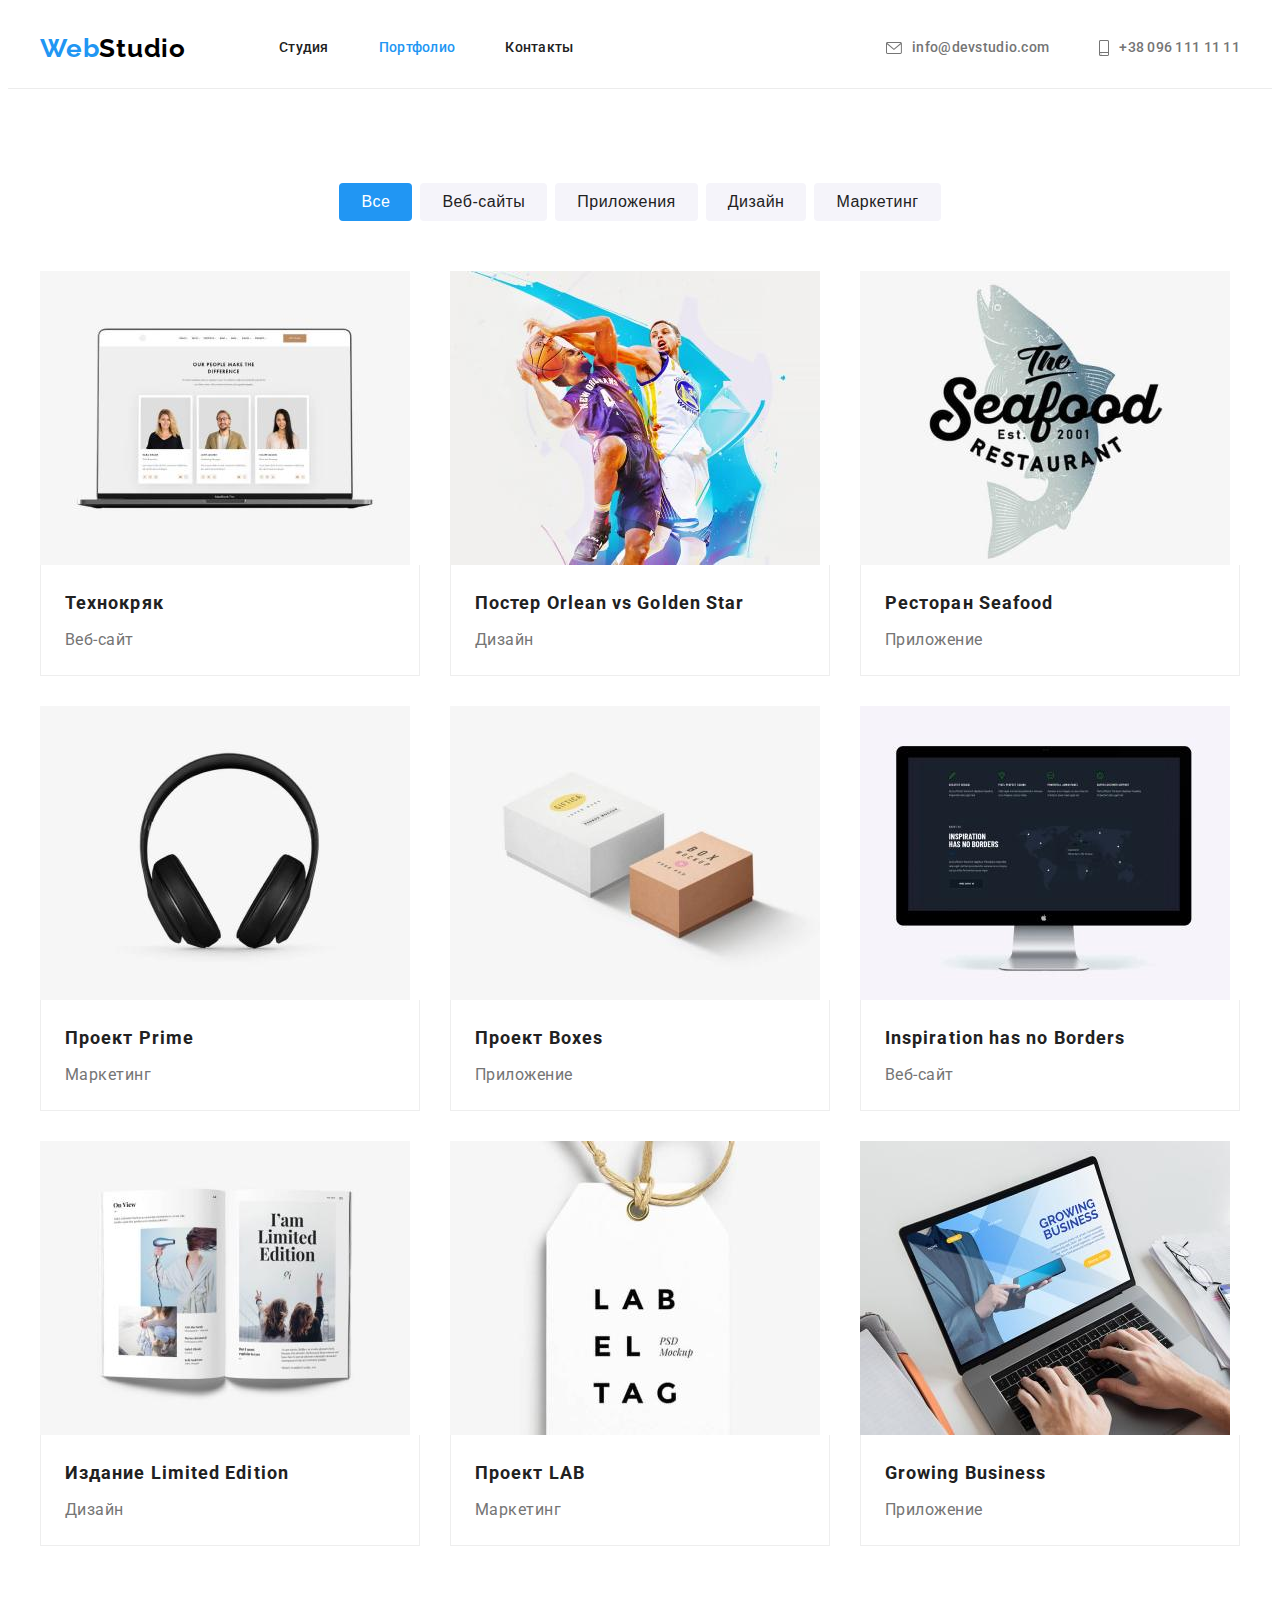
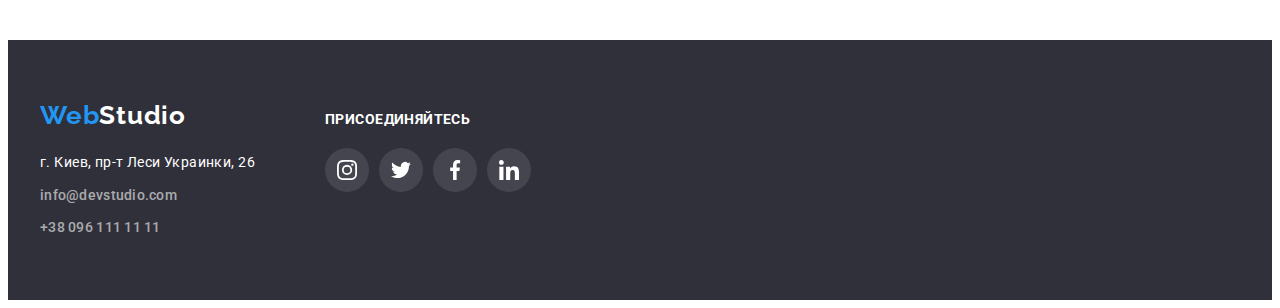
==== portfolio.html @ 0b3772db "hw4" ====
<!DOCTYPE html>
<html lang="en">

<head>
    <link rel="stylesheet" href="https://cdnjs.cloudflare.com/ajax/libs/modern-normalize/1.1.0/modern-normalize.min.css"
        integrity="sha512-wpPYUAdjBVSE4KJnH1VR1HeZfpl1ub8YT/NKx4PuQ5NmX2tKuGu6U/JRp5y+Y8XG2tV+wKQpNHVUX03MfMFn9Q=="
        crossorigin="anonymous" referrerpolicy="no-referrer" />
    <meta charset="UTF-8">
    <meta http-equiv="X-UA-Compatible" content="IE=edge">
    <meta name="viewport" content="width=device-width, initial-scale=1.0">
    <title>Document</title>
    <link rel="preconnect" href="https://fonts.googleapis.com">
    <link rel="preconnect" href="https://fonts.gstatic.com" crossorigin>
    <link
        href="https://fonts.googleapis.com/css2?family=Raleway:wght@700&family=Roboto:wght@400;500;700;900&display=swap"
        rel="stylesheet">
    <link rel="stylesheet" href="https://cdnjs.cloudflare.com/ajax/libs/modern-normalize/1.1.0/modern-normalize.min.css"
        integrity="sha512-wpPYUAdjBVSE4KJnH1VR1HeZfpl1ub8YT/NKx4PuQ5NmX2tKuGu6U/JRp5y+Y8XG2tV+wKQpNHVUX03MfMFn9Q=="
        crossorigin="anonymous" referrerpolicy="no-referrer" />
    <link rel="stylesheet" href="./css/styles.css">
</head>

<body>
        <header class="page-header">
            <div class=" container">
                <nav class="nav">
                    <a href="index.html" class="logo link cursor">Web<span class="studio">Studio</span></a>
                    <ul class="site-nav list">
                        <li class="menu cursor"><a href="index.html" class="link">Студия</a></li>
                        <li class="menu cursor"><a href="portfolio.html" class="link current">Портфолио</a></li>
                        <li class="menu cursor"><a href="" class="link">Контакты</a></li>
                    </ul>
                </nav>
                <ul class="auth-nav list">
                    <li class="auth cursor">
                        <a href="mailto:info@devstudio.com" class="contact link">
                            <svg class="mail-icon" width="16" height="12">
                                <use href="./images/sprite.svg#icon-mail" ></use>
                            </svg>
                            info@devstudio.com</a>
                    </li>
                    <li class="auth cursor">
                        <a href="tel:+380961111111" class="contact link">
                            <svg class="phone-icon" width="10" height="16">
                                <use href="./images/sprite.svg#icon-phone" ></use>
                            </svg>
                            +38 096 111 11 11</a>
                    </li>
                </ul>
            </div>
        </header>
    <main>
        
        <section class="section filter">
            <div class="container">
            <h1 class="visually-hidden">Контент страницы Портфолио</h1>
            <h2 class="visually-hidden">Примеры работ</h2>
            <ul class="list list-filter">
                <li class="list-button"><button type="button" class="button filter cursor current">Все</button></li>
                <li class="list-button"><button type="button" class="button filter cursor">Веб-сайты</button></li>
                <li class="list-button"><button type="button" class="button filter cursor">Приложения</button></li>
                <li class="list-button"><button type="button" class="button filter cursor">Дизайн</button></li>
                <li class="list-button"><button type="button" class="button filter cursor">Маркетинг</button></li>
            </ul>
            
           
            <ul class="list portfolio flex-container">
                
                <li class="flex-element">
                    <a href="" class="link">
                        <img class="img" src="./images/img1portf.jpg" alt="Страница веб-сайта" width="370" height="294" />
                        <div class="portfolio-card">
                        <h3 class="title">Технокряк</h3>
                        <p class="description">Веб-сайт</p>
                        </div>
                    </a>
                </li>
                
                
                <li class="flex-element">
                    <a href="" class="link">
                        <img src="./images/img2portf.jpg" alt="Постер" width="370" height="294" />
                        <div class="portfolio-card">
                        <h3 class="title">Постер <span lang="en">Orlean vs Golden Star</span></h3>
                        <p class="description">Дизайн</p>
                        </div>
                    </a>
                </li>
                
                
                <li class="flex-element">
                    <a href="" class="link">
                        <img src="./images/img3portf.jpg" alt="Лого ресторана" width="370" height="294" />
                        <div class="portfolio-card">
                        <h3 class="title">Ресторан <span lang="en">Seafood</span></h3>
                        <p class="description">Приложение</p>
                        </div>
                    </a>
                </li>
                
                <li class="flex-element">
                    <a href="" class="link">
                        <img src="./images/img4portf.jpg" alt="Фото наушников" width="370" height="294" />
                        <div class="portfolio-card">
                        <h3 class="title">Проект <span lang="en">Prime</span></h3>
                        <p class="description">Маркетинг</p>
                        </div>
                    </a>
                </li>
                
                <li class="flex-element">
                    <a href="" class="link">
                        <img src="./images/img5portf.jpg" alt="Фото боксов" width="370" height="294" />
                        <div class="portfolio-card">
                        <h3 class="title">Проект <span lang="en">Boxes</span></h3>
                        <p class="description">Приложение</p>
                        </div>
                    </a>
                </li>
                
                <li class="flex-element">
                    <a href="" class="link">
                        <img src="./images/img6portf.jpg" alt="Скрин веб-сайта" width="370" height="294" />
                        <div class="portfolio-card">
                        <h3 class="title" lang="en">Inspiration has no Borders</h3>
                        <p class="description">Веб-сайт</p>
                        </div>
                    </a>
                </li>
                
                <li class="flex-element">
                    <a href="" class="link">
                        <img src="./images/img7portf.jpg" alt="Фото страниц журнала" width="370" height="294" />
                        <div class="portfolio-card">
                        <h3 class="title">Издание <span lang="en">Limited Edition</span></h3>
                        <p class="description">Дизайн</p>
                        </div>
                    </a>
                </li>
                
                <li class="flex-element">
                    <a href="" class="link">
                        <img src="./images/img8portf.jpg" alt="Изображение лого" width="370" height="294" />
                        <div class="portfolio-card">
                        <h3 class="title">Проект <span lang="en">LAB</span></h3>
                        <p class="description">Маркетинг</p>
                        </div>
                    </a>
                </li>
                
                <li class="flex-element">
                    <a href="" class="link">
                        <img src="./images/img9portf.jpg" alt="Изображение ноута с открытым приложением" width="370"
                            height="294" />
                        <div class="portfolio-card">
                            <h3 class="title" lang="en">Growing Business</h3>
                        <p class="description">Приложение</p>
                        </div>
                    </a>
                </li>
            </ul>
            
        </div>
        </section>
    </main>
    <footer class="footer">
        <div class="container">
            <div class="footer-contact">
                <a href="index.html" class="logo link cursor">Web<span class="studio">Studio</span></a>
                <address class="footer-address">
                    <a href="https://www.google.com/maps/place/Lesi+Ukrainky+Blvd,+26,+Kyiv,+02000/@50.4265807,30.5361971,17z/data=!3m1!4b1!4m5!3m4!1s0x40d4cf0e033ecbe9:0x57a4dffefec77da0!8m2!3d50.4265807!4d30.5383859"
                        target="_blank" class="address link cursor">г. Киев, пр-т Леси Украинки, 26</a>
                    <ul class="auth-nav list">
                        <li class="mail"><a href="mailto:info@devstudio.com"
                                class="contact link cursor">info@devstudio.com</a></li>
                        <li class="phone"><a href="tel:+380961111111" class="contact link cursor">+38 096 111 11 11</a></li>
                    </ul>
                </address>
            </div>
            <div class="footer-social">
                <p class="social title">присоединяйтесь</p>
                <ul class="social list">
                    <li class="social-item">
                        <a href="" class="social-link cursor">
                            <svg class="social-icon" width="20" height="20">
                                <use href="./images/sprite.svg#icon-instagram">
                                </use>
                            </svg>
                        </a>
                    </li>
                    <li class="social-item">
                        <a href="" class="social-link cursor">
                            <svg class="social-icon" width="20" height="20">
                                <use href="./images/sprite.svg#icon-twitter">
                                </use>
                            </svg>
                        </a>
                    </li>
                    <li class="social-item">
                        <a href="" class="social-link cursor">
                            <svg class="social-icon" width="20" height="20">
                                <use href="./images/sprite.svg#icon-facebook">
                                </use>
                            </svg>
                        </a>
                    </li>
                    <li class="social-item">
                        <a href="" class="social-link cursor">
                            <svg class="social-icon" width="20" height="20">
                                <use href="./images/sprite.svg#icon-linkedin">
                                </use>
                            </svg>
                        </a>
                    </li>
                </ul>
            </div>
        </div>
    </footer>
</body>

</html>
---- css/styles.css ----
/*----палитра----*/
:root {
  --background-color: #ffffff;
  --secondary-background-color: #f5f4fa;
  --text-color: #757575;
  --hero-title: #ffffff;
  --section-title-color: #212121;
  --title-text-color: #212121;
  --accent-color: #2196f3;
  --hover-color: #188ce8;
  --footer-color: #2f303a;
  --border-color: #eeeeee;
  --border-color-header: #ececec;
  --hero-background: #2f303a;
  --icon-page: #afb1b8;
}
/* ----общие стили----*/
body {
  background-color: var(--background-color);
  color: var(--text-color);
  font-family: "Roboto", sans-serif;
  font-weight: 400;
  font-style: normal;
}
.list {
  padding: 0;
  margin: 0;
  list-style: none;
}
.link {
  text-decoration: none;
  margin: 0;
  display: block;
}
.visually-hidden {
  position: absolute;
  white-space: nowrap;
  width: 1px;
  height: 1px;
  overflow: hidden;
  border: 0;
  padding: 0;
  clip: rect(0 0 0 0);
  clip-path: inset(50%);
  margin: -1px;
}
img {
  display: block;
}
.cursor {
  cursor: pointer;
}
.container {
  width: 1200px;
  margin-left: auto;
  margin-right: auto;
  padding-left: 15px;
  padding-right: 15px;
}
.section {
  padding-top: 94px;
  padding-bottom: 94px;
}
/* ----лого----*/
.logo {
  color: var(--accent-color);
  text-decoration: none;
  font-family: "Raleway", sans-serif;
  font-style: normal;
  font-weight: 700;
  font-size: 26px;
  line-height: 1.19;
  letter-spacing: 0.03em;
}
.logo .studio {
  color: #000000;
}
/* ----хедер меню----*/
.page-header {
  background-color: var(--background-color);
  align-items: center;
  border-bottom: 1px solid var(--border-color-header);
  /*padding-top: 24px;
  padding-bottom: 24px;*/
}
.page-header .container {
  display: flex;
  align-items: center;
}
.page-header .logo {
  margin-right: 93px;
  padding-top: 24px;
  padding-bottom: 24px;
}
.site-nav .link {
  color: var(--title-text-color);
  font-weight: 500;
  font-size: 14px;
  line-height: 1.14;
  letter-spacing: 0.02em;
  padding-top: 32px;
  padding-bottom: 32px;
}
.site-nav .link:hover,
.site-nav .link:focus {
  color: var(--accent-color);
}
.link.current {
  color: var(--accent-color);
}
/* ----хедер контакты----*/
.auth-nav .contact {
  color: var(--text-color);
  font-weight: 500;
  font-size: 14px;
  line-height: 1.14;
  letter-spacing: 0.02em;
  padding-top: 32px;
  padding-bottom: 32px;
}
.auth-nav .contact:hover,
.auth-nav .contact:focus {
  color: var(--accent-color);
}

.site-nav {
  display: flex;
}
.site-nav .menu {
  display: block;
  margin-right: 50px;
}
.site-nav .menu:last-child {
  margin-right: 0;
}
.page-header .auth-nav {
  display: flex;
  margin-left: auto;
  align-items: center;
  justify-content: center;
}
.auth-nav .auth {
  display: block;
  margin-right: 50px;
}
.auth-nav .auth:last-child {
  margin-right: 0;
}
.mail-icon {
  display: inline-block;
  height: 12px;
  width: 16px;
  margin-right: 10px;
  align-items: center;
  fill: currentColor;
}
.phone-icon {
  display: inline-block;
  height: 16px;
  width: 10px;
  margin-right: 10px;
  align-items: center;
  fill: currentColor;
}
.contact.link {
  display: inline-flex;
  align-items: center;
}
.contact.link:hover,
.contact.link:focus {
  fill: var(--accent-color);
}
.nav {
  display: flex;
  align-items: center;
}

/* ----герой секшн----*/
.hero .container {
  width: 696px;
}
.hero.section {
  /* background-color: var(--hero-background);*/
  text-align: center;
  padding-top: 200px;
  padding-bottom: 200px;
  max-width: 1600px;
  min-height: 600px;
  margin-left: auto;
  margin-right: auto;
  background-image: linear-gradient(
      to right,
      rgba(47, 48, 58, 0.4),
      rgba(47, 48, 58, 0.4)
    ),
    url("../images/Img_hero.jpg");
  background-repeat: no-repeat;
  background-position: center;
}
/*.overlay {
  max-width: 1600px;
  min-height: 600px;
  margin-left: auto;
  margin-right: auto;
  background-image: linear-gradient(
      to right,
      rgba(47, 48, 58, 0.4),
      rgba(47, 48, 58, 0.4)
    ),
    url("../images/Img_hero.jpg");

}*/
.hero.section-title {
  margin-top: 0;
  margin-bottom: 30px;
  color: var(--hero-title);
  font-weight: 900;
  font-size: 44px;
  line-height: 1.36;

  letter-spacing: 0.06em;
  text-transform: uppercase;
}
/* ----секшнс общие----*/
.section-title {
  margin-top: 0;
  margin-bottom: 50px;
  color: var(--section-title-color);
  font-weight: 700;
  font-size: 36px;
  line-height: 1.17;
  text-align: center;
  letter-spacing: 0.03em;
}
.title {
  color: var(--title-text-color);
}
/* ----секшнс особенности----*/
.feature.list {
  display: flex;
}
.feature.list .name {
  flex-basis: calc((100% - 3 * 30px) / 4);
  margin-right: 30px;
  align-items: center;
}
/*.feature-icon {
  height: 120px;
  width: 270px;
  margin-bottom: 30px;
}*/
.icon {
  display: flex;
  align-items: center;
  justify-content: center;
  /*height: 100%;
  width: 100%;*/
  background-color: var(--secondary-background-color);
  border-radius: 4px;
  background-position: center;
  height: 120px;
  width: 270px;
  margin-bottom: 30px;
  /*padding-top: 25px;
  padding-bottom: 25px;*/
}
.feature.list .name:last-child {
  margin-right: 0;
}
.feature .title {
  margin-top: 0;
  margin-bottom: 10px;
  font-weight: 700;
  font-size: 14px;
  line-height: 1.14;
  letter-spacing: 0.03em;
  text-transform: uppercase;
}
.feature.description {
  margin-top: 0;
  margin-bottom: 0;
  font-size: 14px;
  line-height: 1.71;
  /* or 171% */
  letter-spacing: 0.03em;
}
/*----working----*/
.working.section {
  padding-top: 0;
}
.list.working {
  display: flex;
}
.list.working .image {
  flex-basis: calc((100% - 2 * 30px) / 3);
  margin-right: 30px;
}
.list.working .image:last-child {
  margin-right: 0;
}
/*----команда---*/
.section.team {
  background-color: var(--secondary-background-color);
}
.team.list {
  display: flex;
}
.team.list .card {
  flex-basis: calc((100% - 3 * 30px) / 4);
  margin-right: 30px;
  background: #ffffff;
  /* material shadow v1 */

  box-shadow: 0px 1px 3px rgba(0, 0, 0, 0.12), 0px 1px 1px rgba(0, 0, 0, 0.14),
    0px 2px 1px rgba(0, 0, 0, 0.2);
  border-radius: 0px 0px 4px 4px;
}
.team.list .card:last-child {
  margin-right: 0;
}
.team-card {
  padding-top: 30px;
  padding-bottom: 30px;
}
.team .title {
  margin-top: 0;
  margin-bottom: 10px;
  font-weight: 500;
  font-size: 16px;
  line-height: 1.19;
  /* identical to box height */
  text-align: center;
  letter-spacing: 0.03em;
}
.team.description {
  margin-top: 0;
  margin-bottom: 16px;
  font-size: 16px;
  line-height: 1.19;
  /* identical to box height */
  text-align: center;
  letter-spacing: 0.03em;
}

.social {
  display: flex;
  justify-content: center;
}

.social-item {
  display: flex;
  width: 44px;
  height: 44px;
  margin-right: 10px;
}
.social-item:last-child {
  margin-right: 0;
}
.social-link {
  display: flex;
  width: 44px;
  height: 44px;
  border-radius: 50%;
  padding: 0px;
  justify-content: center;
  align-items: center;
  fill: var(--icon-page);
  background-color: rgba(255, 255, 255, 0.1);
}
.social-icon {
  color: currentColor;
}
.social-link:hover,
.social-link:focus {
  background-color: var(--accent-color);
  fill: white;
}
/*наши клиенты*/
.client {
  display: flex;
  justify-content: center;
}
.client-item {
  display: flex;
  width: 170px;
  height: 92px;
  justify-content: center;
  align-items: center;
  padding: 0;
  margin-right: 30px;
}
.client-item:last-child {
  margin-right: 0px;
}
.client-link {
  display: flex;
  width: 170px;
  height: 92px;
  border: 1px solid var(--icon-page);
  border-radius: 4px;
  justify-content: center;
  align-items: center;
  padding: 0;
  color: var(--icon-page);
}
.client-icon {
  fill: currentColor;
}
.client-link:hover,
.client-link:focus {
  background-color: var(--background-color);
  color: var(--accent-color);
  border: 1px solid var(--accent-color);
}
.client-icon:hover,
.client-icon:focus {
  fill: var(--accent-color);
}
/* ----футер----*/
.footer {
  padding-top: 60px;
  padding-bottom: 60px;
  background-color: var(--footer-color);
}
.footer .logo {
  display: inline-block;
  margin-bottom: 20px;
}
.footer .logo .studio {
  color: var(--background-color);
}
.footer-address,
.address {
  color: var(--background-color);
  font-style: normal;
  font-size: 14px;
  line-height: 1.71;
  /* or 171% */
  letter-spacing: 0.03em;
}
.address:hover,
.address:focus {
  color: var(--accent-color);
}
.footer-address .contact {
  color: rgba(255, 255, 255, 0.6);
}
.footer .address {
  margin-bottom: 9px;
}
.footer-address .contact {
  padding: 0;
}
.footer .mail {
  margin-bottom: 9px;
}
.footer-social .social-link {
  fill: white;
}
.social.title {
  font-weight: 700;
  font-size: 14px;
  line-height: 1.14;
  letter-spacing: 0.03em;
  text-transform: uppercase;
  color: white;
  margin-bottom: 20px;
  margin-top: 0px;
}
.footer-social {
  display: flex;
  flex-direction: column;
  align-items: flex-start;
}
.footer .container {
  display: flex;
  align-items: baseline;
}
.footer-contact {
  margin-right: 70px;
}
/* ----кнопки----*/
.button {
  display: inline-block;
  border-radius: 4px;
  padding: 10px 32px;
  border: none;

  color: var(--title-text-color);
  background-color: var(--secondary-background-color);
  text-align: center;
}
.button.primary {
  min-width: 200px;
  color: var(--background-color);
  background-color: var(--accent-color);
  font-weight: 700;
  font-size: 16px;
  line-height: 1.87;
  /* identical to box height, or 187% */
  align-items: center;
  letter-spacing: 0.06em;
}
.button.primary:hover,
.button.primary:focus {
  color: var(--background-color);
  background-color: var(--hover-color);
}
.section.filter .list {
  display: flex;
  justify-content: center;
}
.list-filter {
  margin-bottom: 50px;
}
.list-button:not(:last-child) {
  margin-right: 8px;
}
.button.filter {
  padding: 6px 22px;
  min-width: 73px;
  font-weight: 500;
  font-size: 16px;
  line-height: 1.62;
  /* identical to box height, or 162% */
  letter-spacing: 0.03em;
}
.button.filter:hover,
.button.filter:focus {
  color: var(--background-color);
  background-color: var(--hover-color);
  box-shadow: 0px 3px 1px rgba(0, 0, 0, 0.1), 0px 1px 2px rgba(0, 0, 0, 0.08),
    0px 2px 2px rgba(0, 0, 0, 0.12);
}
/*----кнопки фильтра*/
.button.filter.current {
  color: var(--background-color);
  background-color: var(--accent-color);
}
.button.filter.current:hover,
.button.filter.current:focus {
  color: var(--background-color);
  background-color: var(--hover-color);
  box-shadow: 0px 3px 1px rgba(0, 0, 0, 0.1), 0px 1px 2px rgba(0, 0, 0, 0.08),
    0px 2px 2px rgba(0, 0, 0, 0.12);
}
/* ----параграф в ссылке----*/
.description {
  color: var(--text-color);
}

.flex-container {
  display: flex;
  flex-wrap: wrap;
}
.flex-element {
  flex-basis: calc((100% - 2 * 30px) / 3);
  /*width: 370px;*/
  margin-right: 30px;
  margin-bottom: 30px;
}
.flex-element:nth-child(3n) {
  margin-right: 0;
}
.flex-element:nth-last-child(-n + 3) {
  margin-bottom: 0;
}
/* ----подпись карточек портфолио----*/

/*.border {
  width: 370px;
  background: var(--background-color);
  border: 1px solid var(--border-color);
  padding: 20px 24px;
  box-sizing: border-box;
}*/
.portfolio-card {
  border-bottom: 1px solid var(--border-color);
  border-right: 1px solid var(--border-color);
  border-left: 1px solid var(--border-color);
  padding: 20px 24px;
}
.portfolio .title {
  margin-top: 0;
  margin-bottom: 4px;
  font-weight: 700;
  font-size: 18px;
  line-height: 2;
  /* identical to box height, or 200% */
  letter-spacing: 0.06em;
}

.portfolio .description {
  margin-top: 0;
  margin-bottom: 0;
  font-size: 16px;
  line-height: 1.87;
  /* identical to box height, or 187% */
  letter-spacing: 0.03em;
}
.flex-element .link:hover,
.flex-element .link:focus {
  box-shadow: 0px 1px 1px rgba(0, 0, 0, 0.12), 0px 4px 4px rgba(0, 0, 0, 0.06),
    1px 4px 6px rgba(0, 0, 0, 0.16);
}
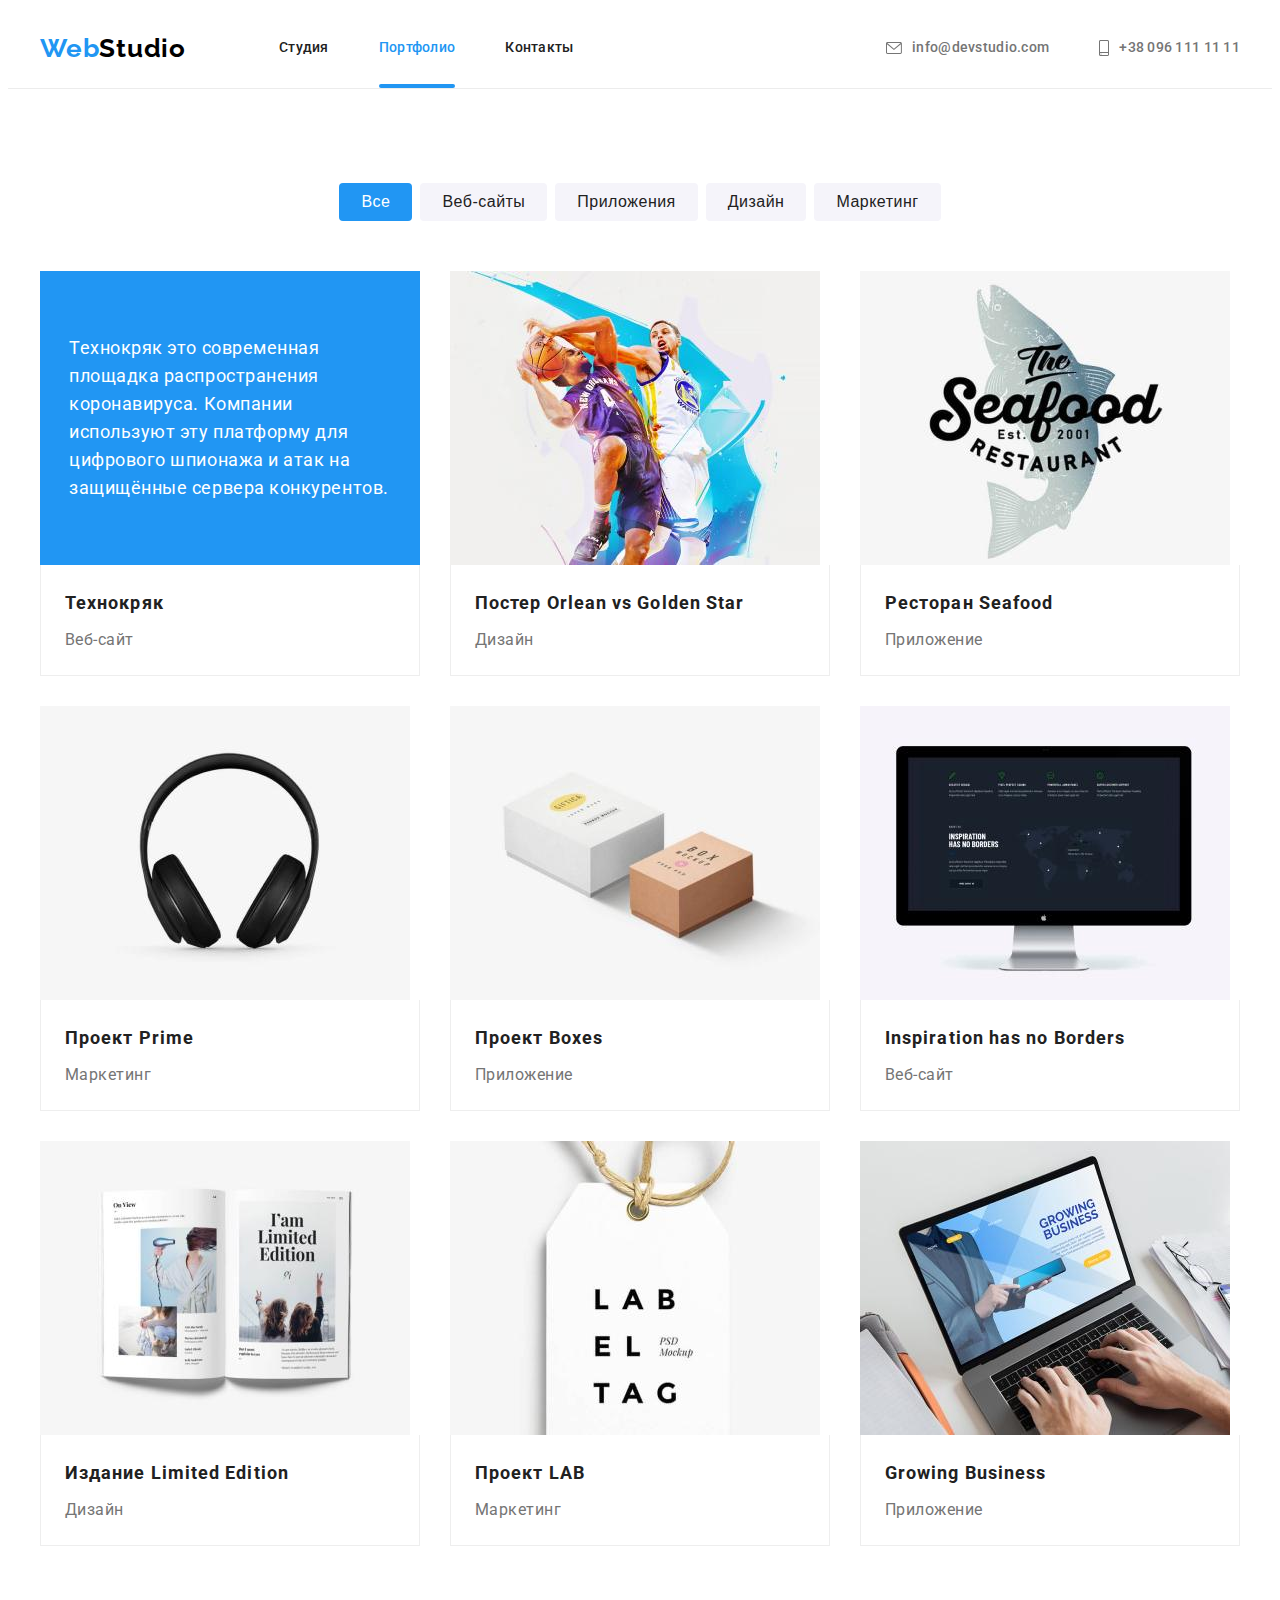
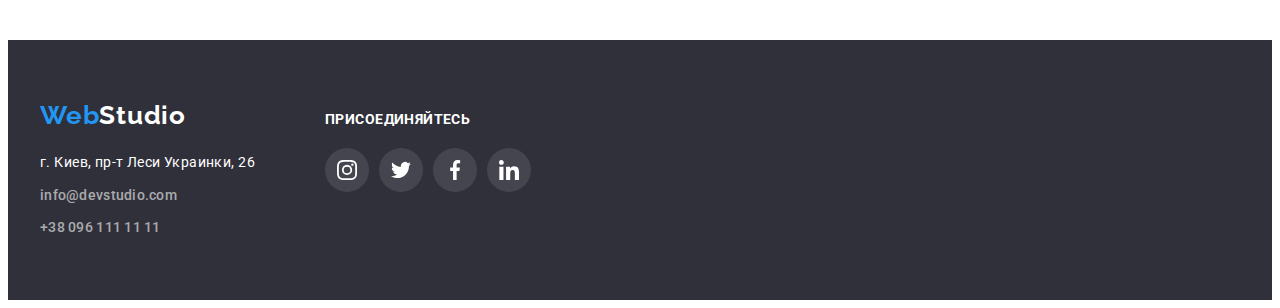
==== commit 74660224: "промежуточный" ====
--- a/portfolio.html
+++ b/portfolio.html
@@ -68,7 +68,11 @@
                 
                 <li class="flex-element">
                     <a href="" class="link">
+                        <div class="portfolio-thumb">
                         <img class="img" src="./images/img1portf.jpg" alt="Страница веб-сайта" width="370" height="294" />
+                        <p class="portfolio-overlay">Технокряк это современная площадка распространения коронавируса. Компании используют эту платформу для цифрового
+                        шпионажа и атак на защищённые сервера конкурентов.</p>
+                        </div>
                         <div class="portfolio-card">
                         <h3 class="title">Технокряк</h3>
                         <p class="description">Веб-сайт</p>
--- a/css/styles.css
+++ b/css/styles.css
@@ -13,6 +13,7 @@
   --border-color-header: #ececec;
   --hero-background: #2f303a;
   --icon-page: #afb1b8;
+  --overlay-text-color: #ffffff;
 }
 /* ----общие стили----*/
 body {
@@ -100,13 +101,30 @@
   letter-spacing: 0.02em;
   padding-top: 32px;
   padding-bottom: 32px;
+
+  transition-property: color;
+  transition-duration: 250ms;
+  transition-timing-function: cubic-bezier(0.4, 0, 0.2, 1);
 }
 .site-nav .link:hover,
 .site-nav .link:focus {
   color: var(--accent-color);
 }
 .link.current {
+  position: relative;
   color: var(--accent-color);
+}
+.link.current::after {
+  position: absolute;
+  left: 0;
+  bottom: 0;
+
+  content: "";
+  display: block;
+  width: 100%;
+  height: 4px;
+  border-radius: 2px;
+  background-color: var(--accent-color);
 }
 /* ----хедер контакты----*/
 .auth-nav .contact {
@@ -117,6 +135,12 @@
   letter-spacing: 0.02em;
   padding-top: 32px;
   padding-bottom: 32px;
+  display: inline-flex;
+  align-items: center;
+
+  transition-property: color;
+  transition-duration: 250ms;
+  transition-timing-function: cubic-bezier(0.4, 0, 0.2, 1);
 }
 .auth-nav .contact:hover,
 .auth-nav .contact:focus {
@@ -162,14 +186,14 @@
   align-items: center;
   fill: currentColor;
 }
-.contact.link {
+/*.contact.link {
   display: inline-flex;
   align-items: center;
 }
 .contact.link:hover,
 .contact.link:focus {
   fill: var(--accent-color);
-}
+}*/
 .nav {
   display: flex;
   align-items: center;
@@ -298,6 +322,35 @@
 .list.working .image:last-child {
   margin-right: 0;
 }
+.image-thumb {
+  position: relative;
+  overflow: hidden;
+
+  height: 100%;
+  width: 100%;
+}
+.text-image {
+  position: absolute;
+  bottom: 0;
+  right: 0;
+  transform: translateX(0%);
+
+  width: 370px;
+
+  margin: 0;
+  padding-top: 27px;
+  padding-bottom: 27px;
+
+  font-weight: 700;
+  font-size: 14px;
+  line-height: 1.14;
+  text-align: center;
+  letter-spacing: 0.03em;
+  text-transform: uppercase;
+
+  color: var(--overlay-text-color);
+  background-color: rgba(47, 48, 58, 0.8);
+}
 /*----команда---*/
 .section.team {
   background-color: var(--secondary-background-color);
@@ -366,6 +419,10 @@
   align-items: center;
   fill: var(--icon-page);
   background-color: rgba(255, 255, 255, 0.1);
+
+  transition-property: background-color, fill;
+  transition-duration: 250ms;
+  transition-timing-function: cubic-bezier(0.4, 0, 0.2, 1);
 }
 .social-icon {
   color: currentColor;
@@ -402,9 +459,17 @@
   align-items: center;
   padding: 0;
   color: var(--icon-page);
+
+  transition-property: color, background-color, border;
+  transition-duration: 250ms;
+  transition-timing-function: cubic-bezier(0.4, 0, 0.2, 1);
 }
 .client-icon {
   fill: currentColor;
+
+  transition-property: fill;
+  transition-duration: 250ms;
+  transition-timing-function: cubic-bezier(0.4, 0, 0.2, 1);
 }
 .client-link:hover,
 .client-link:focus {
@@ -437,6 +502,10 @@
   line-height: 1.71;
   /* or 171% */
   letter-spacing: 0.03em;
+
+  transition-property: color;
+  transition-duration: 250ms;
+  transition-timing-function: cubic-bezier(0.4, 0, 0.2, 1);
 }
 .address:hover,
 .address:focus {
@@ -500,6 +569,10 @@
   /* identical to box height, or 187% */
   align-items: center;
   letter-spacing: 0.06em;
+
+  transition-property: background-color;
+  transition-duration: 250ms;
+  transition-timing-function: cubic-bezier(0.4, 0, 0.2, 1);
 }
 .button.primary:hover,
 .button.primary:focus {
@@ -524,6 +597,10 @@
   line-height: 1.62;
   /* identical to box height, or 162% */
   letter-spacing: 0.03em;
+
+  transition-property: color, background-color, box-shadow;
+  transition-duration: 250ms;
+  transition-timing-function: cubic-bezier(0.4, 0, 0.2, 1);
 }
 .button.filter:hover,
 .button.filter:focus {
@@ -536,6 +613,10 @@
 .button.filter.current {
   color: var(--background-color);
   background-color: var(--accent-color);
+
+  transition-property: color, background-color, box-shadow;
+  transition-duration: 250ms;
+  transition-timing-function: cubic-bezier(0.4, 0, 0.2, 1);
 }
 .button.filter.current:hover,
 .button.filter.current:focus {
@@ -548,7 +629,7 @@
 .description {
   color: var(--text-color);
 }
-
+/*---portfolio--*/
 .flex-container {
   display: flex;
   flex-wrap: wrap;
@@ -565,21 +646,55 @@
 .flex-element:nth-last-child(-n + 3) {
   margin-bottom: 0;
 }
+.flex-element .link {
+  box-shadow: none;
+
+  transition-property: box-shadow;
+  transition-duration: 250ms;
+  transition-timing-function: cubic-bezier(0.4, 0, 0.2, 1);
+}
 /* ----подпись карточек портфолио----*/
 
-/*.border {
-  width: 370px;
-  background: var(--background-color);
-  border: 1px solid var(--border-color);
-  padding: 20px 24px;
-  box-sizing: border-box;
-}*/
 .portfolio-card {
   border-bottom: 1px solid var(--border-color);
   border-right: 1px solid var(--border-color);
   border-left: 1px solid var(--border-color);
   padding: 20px 24px;
 }
+
+.portfolio-thumb {
+  position: relative;
+
+  height: 100%;
+  width: 100%;
+}
+
+.portfolio-thumb::before {
+  content: "";
+  display: inline-block;
+  position: absolute;
+  width: 100%;
+  height: 100%;
+  background-color: var(--accent-color);
+}
+
+.portfolio-overlay {
+  position: absolute;
+  top: 50%;
+  left: 50%;
+  transform: translate(-50%, -50%);
+
+  margin: 0;
+  width: 322px;
+
+  font-weight: 400;
+  font-size: 18px;
+  line-height: 1.56;
+  /* or 156% */
+  letter-spacing: 0.03em;
+  color: var(--overlay-text-color);
+}
+
 .portfolio .title {
   margin-top: 0;
   margin-bottom: 4px;
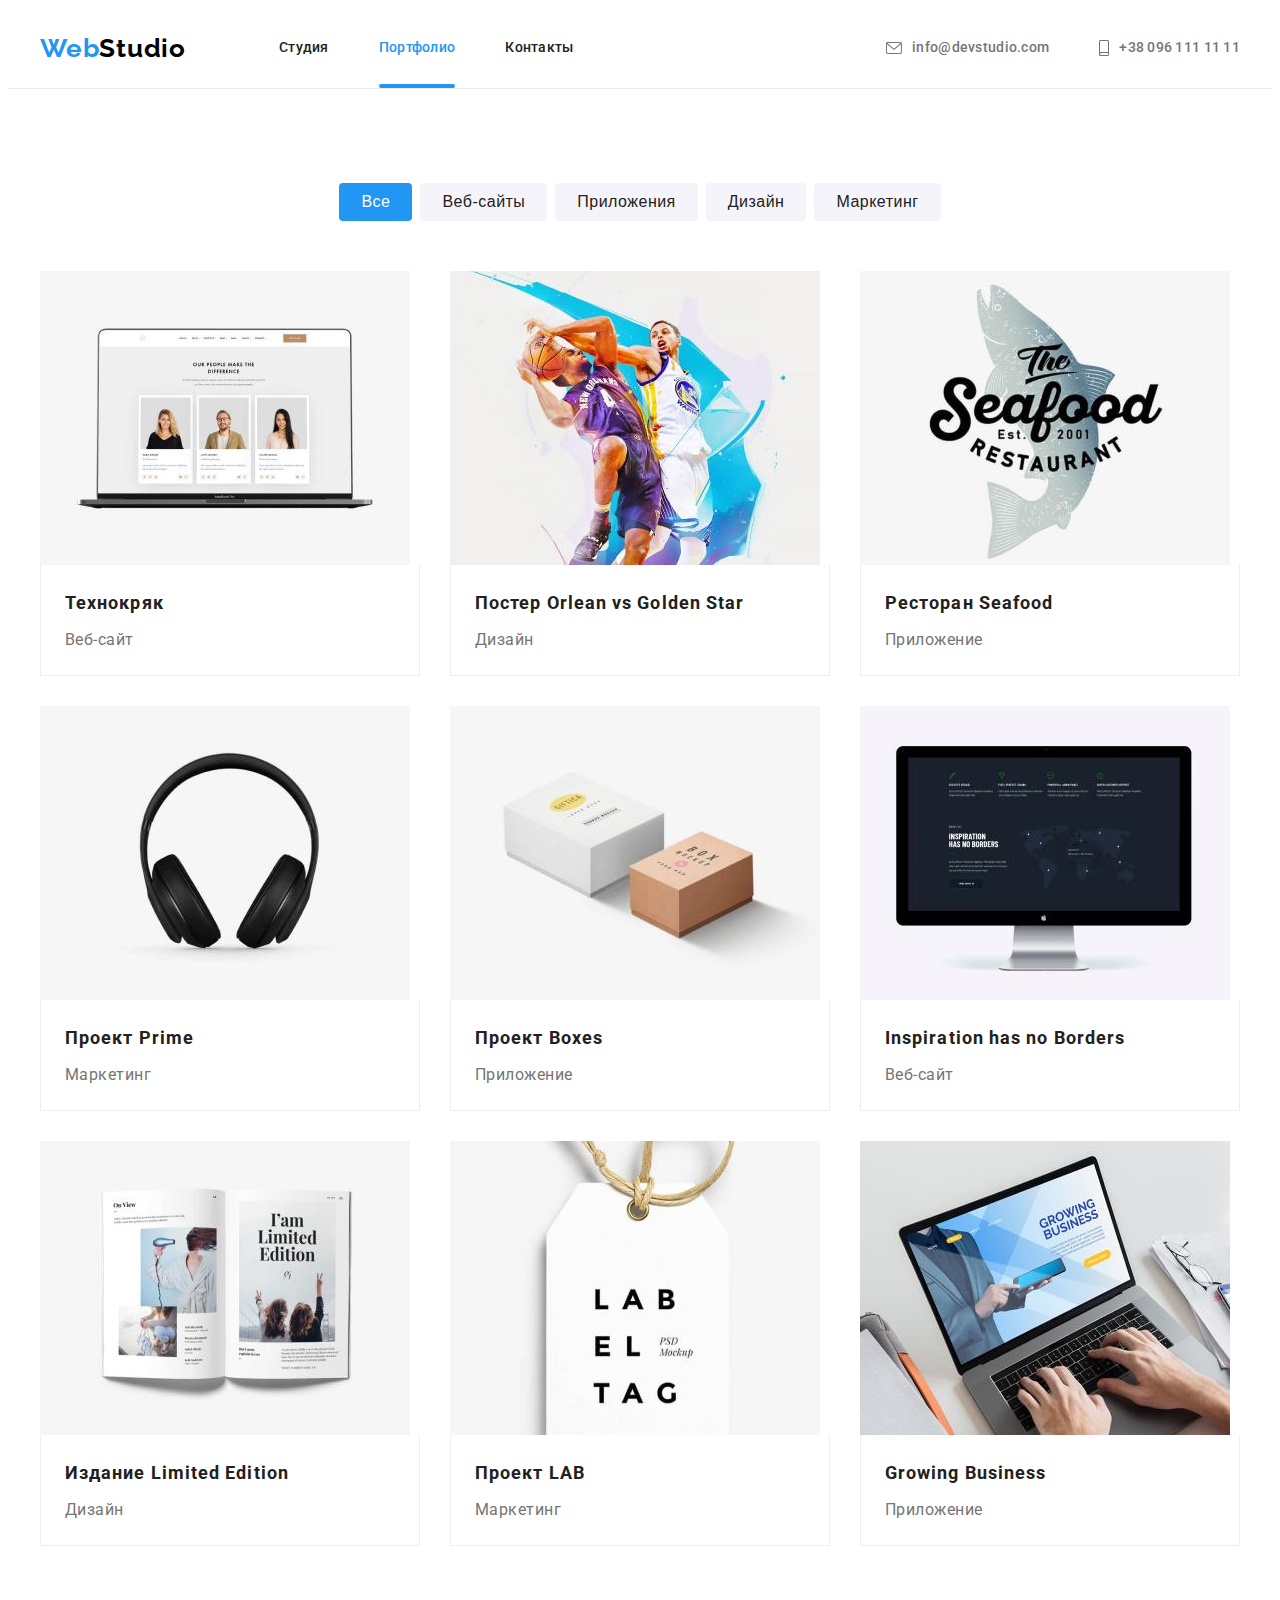
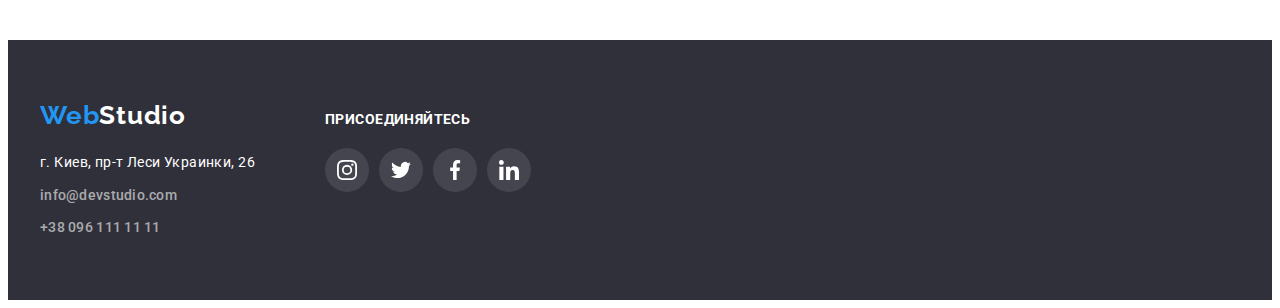
==== commit bcb8aa35: "hw#5" ====
--- a/portfolio.html
+++ b/portfolio.html
@@ -70,9 +70,11 @@
                     <a href="" class="link">
                         <div class="portfolio-thumb">
                         <img class="img" src="./images/img1portf.jpg" alt="Страница веб-сайта" width="370" height="294" />
+                        <div class="text-overlay">
                         <p class="portfolio-overlay">Технокряк это современная площадка распространения коронавируса. Компании используют эту платформу для цифрового
                         шпионажа и атак на защищённые сервера конкурентов.</p>
                         </div>
+                        </div>
                         <div class="portfolio-card">
                         <h3 class="title">Технокряк</h3>
                         <p class="description">Веб-сайт</p>
@@ -83,7 +85,14 @@
                 
                 <li class="flex-element">
                     <a href="" class="link">
+                        <div class="portfolio-thumb">
                         <img src="./images/img2portf.jpg" alt="Постер" width="370" height="294" />
+                        <div class="text-overlay">
+                            <p class="portfolio-overlay">Технокряк это современная площадка распространения коронавируса. Компании используют
+                                эту платформу для цифрового
+                                шпионажа и атак на защищённые сервера конкурентов.</p>
+                        </div>
+                        </div>
                         <div class="portfolio-card">
                         <h3 class="title">Постер <span lang="en">Orlean vs Golden Star</span></h3>
                         <p class="description">Дизайн</p>
@@ -94,7 +103,14 @@
                 
                 <li class="flex-element">
                     <a href="" class="link">
+                        <div class="portfolio-thumb">
                         <img src="./images/img3portf.jpg" alt="Лого ресторана" width="370" height="294" />
+                        <div class="text-overlay">
+                            <p class="portfolio-overlay">Технокряк это современная площадка распространения коронавируса. Компании используют
+                                эту платформу для цифрового
+                                шпионажа и атак на защищённые сервера конкурентов.</p>
+                        </div>
+                        </div>
                         <div class="portfolio-card">
                         <h3 class="title">Ресторан <span lang="en">Seafood</span></h3>
                         <p class="description">Приложение</p>
@@ -104,7 +120,14 @@
                 
                 <li class="flex-element">
                     <a href="" class="link">
+                        <div class="portfolio-thumb">
                         <img src="./images/img4portf.jpg" alt="Фото наушников" width="370" height="294" />
+                        <div class="text-overlay">
+                            <p class="portfolio-overlay">Технокряк это современная площадка распространения коронавируса. Компании используют
+                                эту платформу для цифрового
+                                шпионажа и атак на защищённые сервера конкурентов.</p>
+                        </div>
+                        </div>
                         <div class="portfolio-card">
                         <h3 class="title">Проект <span lang="en">Prime</span></h3>
                         <p class="description">Маркетинг</p>
@@ -114,7 +137,14 @@
                 
                 <li class="flex-element">
                     <a href="" class="link">
+                        <div class="portfolio-thumb">
                         <img src="./images/img5portf.jpg" alt="Фото боксов" width="370" height="294" />
+                        <div class="text-overlay">
+                            <p class="portfolio-overlay">Технокряк это современная площадка распространения коронавируса. Компании используют
+                                эту платформу для цифрового
+                                шпионажа и атак на защищённые сервера конкурентов.</p>
+                        </div>
+                        </div>
                         <div class="portfolio-card">
                         <h3 class="title">Проект <span lang="en">Boxes</span></h3>
                         <p class="description">Приложение</p>
@@ -124,7 +154,14 @@
                 
                 <li class="flex-element">
                     <a href="" class="link">
+                        <div class="portfolio-thumb">
                         <img src="./images/img6portf.jpg" alt="Скрин веб-сайта" width="370" height="294" />
+                        <div class="text-overlay">
+                            <p class="portfolio-overlay">Технокряк это современная площадка распространения коронавируса. Компании используют
+                                эту платформу для цифрового
+                                шпионажа и атак на защищённые сервера конкурентов.</p>
+                        </div>
+                        </div>
                         <div class="portfolio-card">
                         <h3 class="title" lang="en">Inspiration has no Borders</h3>
                         <p class="description">Веб-сайт</p>
@@ -134,7 +171,14 @@
                 
                 <li class="flex-element">
                     <a href="" class="link">
+                        <div class="portfolio-thumb">
                         <img src="./images/img7portf.jpg" alt="Фото страниц журнала" width="370" height="294" />
+                        <div class="text-overlay">
+                            <p class="portfolio-overlay">Технокряк это современная площадка распространения коронавируса. Компании используют
+                                эту платформу для цифрового
+                                шпионажа и атак на защищённые сервера конкурентов.</p>
+                        </div>
+                        </div>
                         <div class="portfolio-card">
                         <h3 class="title">Издание <span lang="en">Limited Edition</span></h3>
                         <p class="description">Дизайн</p>
@@ -144,7 +188,14 @@
                 
                 <li class="flex-element">
                     <a href="" class="link">
+                        <div class="portfolio-thumb">
                         <img src="./images/img8portf.jpg" alt="Изображение лого" width="370" height="294" />
+                        <div class="text-overlay">
+                            <p class="portfolio-overlay">Технокряк это современная площадка распространения коронавируса. Компании используют
+                                эту платформу для цифрового
+                                шпионажа и атак на защищённые сервера конкурентов.</p>
+                        </div>
+                        </div>
                         <div class="portfolio-card">
                         <h3 class="title">Проект <span lang="en">LAB</span></h3>
                         <p class="description">Маркетинг</p>
@@ -154,9 +205,16 @@
                 
                 <li class="flex-element">
                     <a href="" class="link">
+                        <div class="portfolio-thumb">
                         <img src="./images/img9portf.jpg" alt="Изображение ноута с открытым приложением" width="370"
                             height="294" />
-                        <div class="portfolio-card">
+                        
+                        <div class="text-overlay">
+                            <p class="portfolio-overlay">Технокряк это современная площадка распространения коронавируса. Компании используют
+                                эту платформу для цифрового
+                                шпионажа и атак на защищённые сервера конкурентов.</p>
+                        </div>
+                        </div>    <div class="portfolio-card">
                             <h3 class="title" lang="en">Growing Business</h3>
                         <p class="description">Приложение</p>
                         </div>
--- a/css/styles.css
+++ b/css/styles.css
@@ -661,21 +661,54 @@
   border-left: 1px solid var(--border-color);
   padding: 20px 24px;
 }
-
+/*---оверлей--*/
 .portfolio-thumb {
   position: relative;
 
   height: 100%;
   width: 100%;
-}
-
-.portfolio-thumb::before {
+
+  overflow: hidden;
+}
+
+/*.portfolio-thumb::before {
   content: "";
   display: inline-block;
   position: absolute;
+  top:0;
+  left:0;
   width: 100%;
   height: 100%;
-  background-color: var(--accent-color);
+  background-color: rgba(33, 150, 243, 0.9);
+
+  transform: translateY(100%);
+
+  transition-property: transform;
+  transition-duration: 250ms;
+  transition-timing-function: cubic-bezier(0.4, 0, 0.2, 1);
+}
+
+.flex-element:hover .portfolio-thumb::before {
+  transform: translateY(0%);
+}*/
+
+.text-overlay {
+  position: absolute;
+  top: 0;
+  left: 0;
+  width: 100%;
+  height: 100%;
+  background-color: rgba(33, 150, 243, 0.9);
+
+  transform: translateY(100%);
+
+  transition-property: transform;
+  transition-duration: 250ms;
+  transition-timing-function: cubic-bezier(0.4, 0, 0.2, 1);
+}
+
+.flex-element:hover .text-overlay {
+  transform: translateY(0%);
 }
 
 .portfolio-overlay {
@@ -694,7 +727,7 @@
   letter-spacing: 0.03em;
   color: var(--overlay-text-color);
 }
-
+/*--подпись карточки--*/
 .portfolio .title {
   margin-top: 0;
   margin-bottom: 4px;
@@ -718,3 +751,61 @@
   box-shadow: 0px 1px 1px rgba(0, 0, 0, 0.12), 0px 4px 4px rgba(0, 0, 0, 0.06),
     1px 4px 6px rgba(0, 0, 0, 0.16);
 }
+/*---backdrop--*/
+.backdrop {
+  position: fixed;
+  top: 0;
+  left: 0;
+  width: 100%;
+  height: 100%;
+  background-color: rgba(0, 0, 0, 0.2);
+
+  opacity: 1;
+}
+
+.backdrop.is-hidden {
+  opacity: 0;
+  pointer-events: none;
+}
+
+.modal {
+  position: absolute;
+  top: 50%;
+  left: 50%;
+  transform: translate(-50%, -50%) scale(1);
+
+  min-width: 528px;
+  min-height: 581px;
+
+  background-color: white;
+
+  transition-property: transform;
+  transition-duration: 250ms;
+  transition-timing-function: cubic-bezier(0.4, 0, 0.2, 1);
+}
+.close {
+  position: absolute;
+  top: 14px;
+  right: 14px;
+
+  display: flex;
+  justify-content: center;
+  align-items: center;
+  width: 30px;
+  height: 30px;
+  background-color: white;
+  color: #000000;
+  border-radius: 50%;
+  border: 1px solid rgba(0, 0, 0, 0.1);
+}
+.close-icon {
+  position: absolute;
+  width: 18px;
+  height: 18px;
+
+  fill: currentColor;
+}
+
+.backdrop.is-hidden .modal {
+  transform: translate(-50%, -50%) scale(1.1);
+}
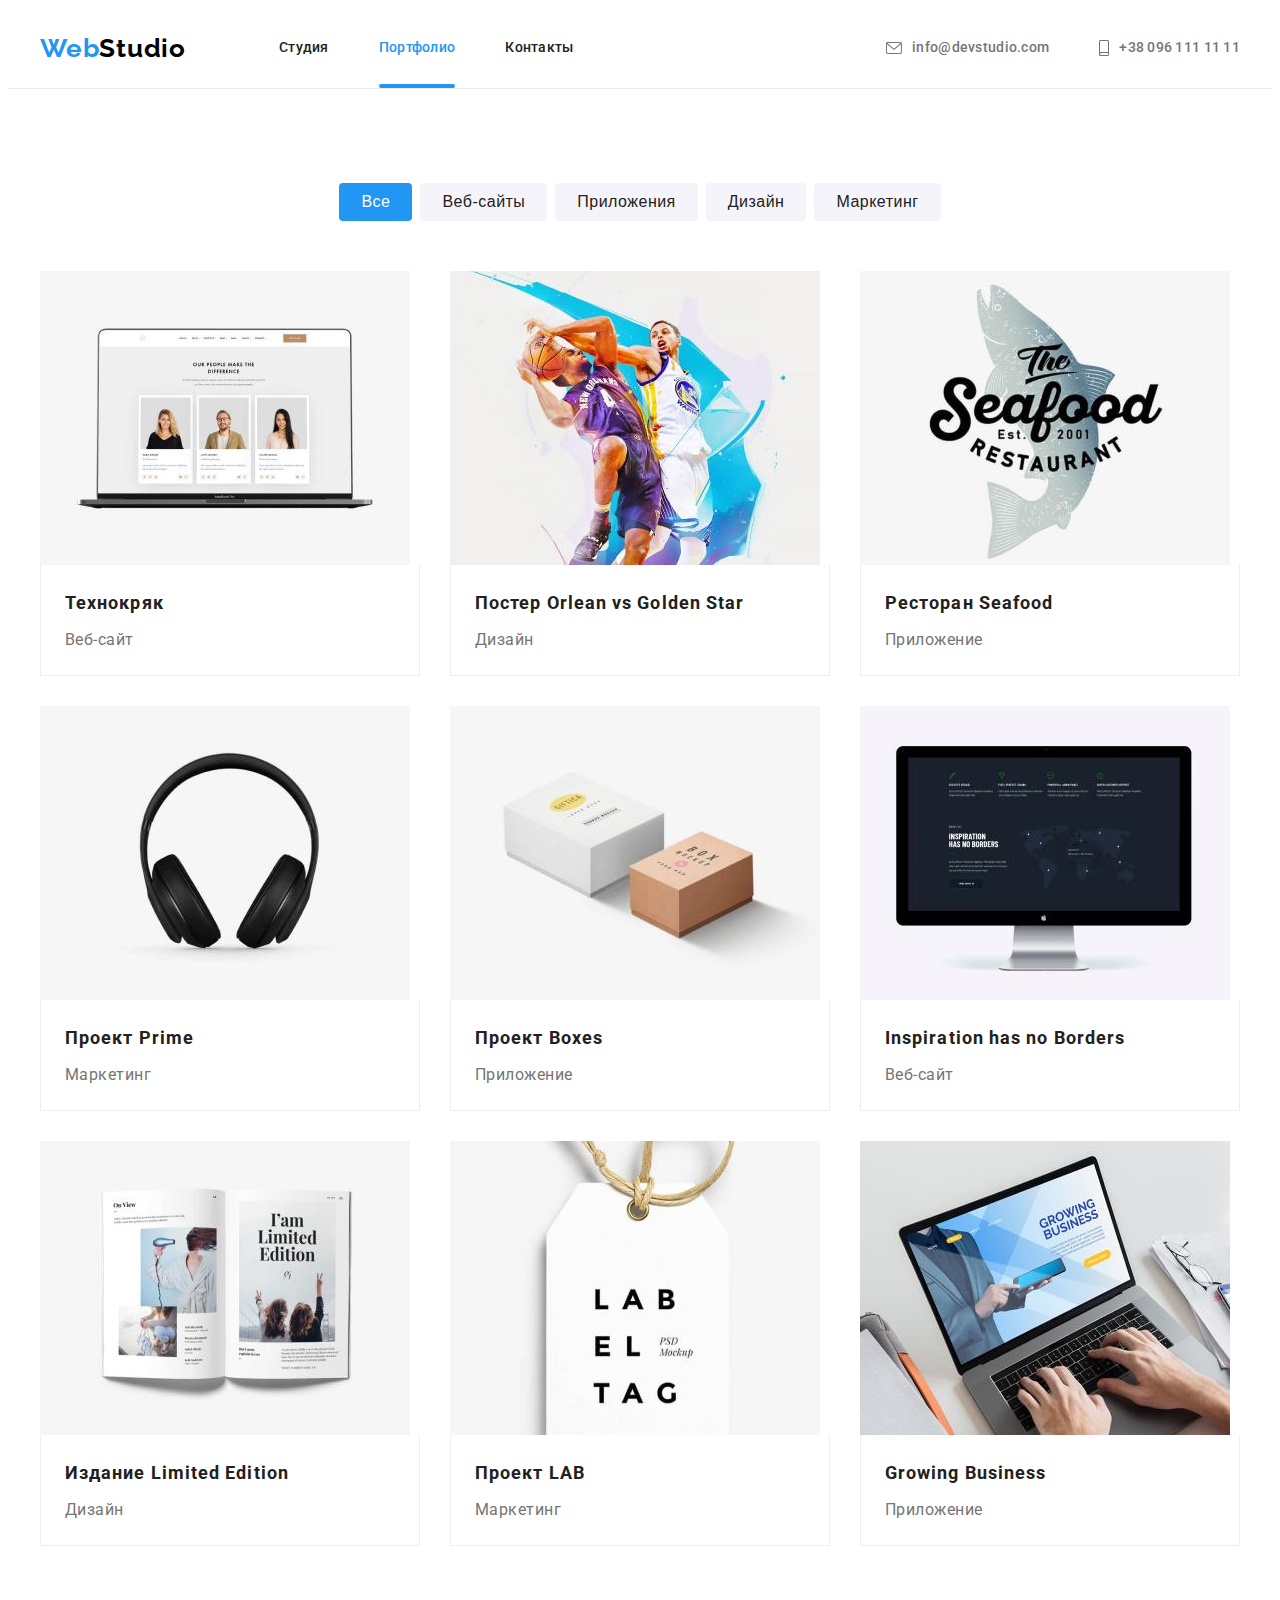
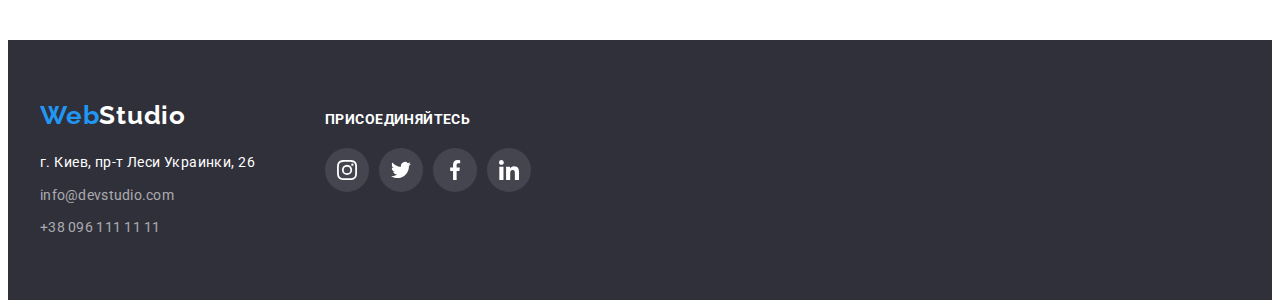
==== commit d373b444: "правки" ====
--- a/portfolio.html
+++ b/portfolio.html
@@ -214,7 +214,8 @@
                                 эту платформу для цифрового
                                 шпионажа и атак на защищённые сервера конкурентов.</p>
                         </div>
-                        </div>    <div class="portfolio-card">
+                        </div>    
+                        <div class="portfolio-card">
                             <h3 class="title" lang="en">Growing Business</h3>
                         <p class="description">Приложение</p>
                         </div>
--- a/css/styles.css
+++ b/css/styles.css
@@ -329,17 +329,25 @@
   height: 100%;
   width: 100%;
 }
+
+.image-overlay {
+  position: absolute;
+  bottom: 0;
+  left: 0;
+
+  width: 100%;
+  height: 70px;
+
+  background-color: rgba(47, 48, 58, 0.8);
+}
 .text-image {
   position: absolute;
-  bottom: 0;
-  right: 0;
-  transform: translateX(0%);
-
+  top: 50%;
+  left: 50%;
+  transform: translate(-50%, -50%);
+
+  margin: 0;
   width: 370px;
-
-  margin: 0;
-  padding-top: 27px;
-  padding-bottom: 27px;
 
   font-weight: 700;
   font-size: 14px;
@@ -349,7 +357,7 @@
   text-transform: uppercase;
 
   color: var(--overlay-text-color);
-  background-color: rgba(47, 48, 58, 0.8);
+  /*background-color: rgba(47, 48, 58, 0.8);*/
 }
 /*----команда---*/
 .section.team {
@@ -460,7 +468,7 @@
   padding: 0;
   color: var(--icon-page);
 
-  transition-property: color, background-color, border;
+  transition-property: color, border;
   transition-duration: 250ms;
   transition-timing-function: cubic-bezier(0.4, 0, 0.2, 1);
 }
@@ -512,6 +520,7 @@
   color: var(--accent-color);
 }
 .footer-address .contact {
+  font-weight: 400;
   color: rgba(255, 255, 255, 0.6);
 }
 .footer .address {
@@ -525,6 +534,10 @@
 }
 .footer-social .social-link {
   fill: white;
+
+  transition-property: background-color;
+  transition-duration: 250ms;
+  transition-timing-function: cubic-bezier(0.4, 0, 0.2, 1);
 }
 .social.title {
   font-weight: 700;
@@ -700,7 +713,7 @@
   height: 100%;
   background-color: rgba(33, 150, 243, 0.9);
 
-  transform: translateY(100%);
+  transform: translateY(104%);
 
   transition-property: transform;
   transition-duration: 250ms;
@@ -708,6 +721,9 @@
 }
 
 .flex-element:hover .text-overlay {
+  transform: translateY(0%);
+}
+.flex-element:focus .text-overlay {
   transform: translateY(0%);
 }
 
@@ -778,8 +794,9 @@
   min-height: 581px;
 
   background-color: white;
-
-  transition-property: transform;
+  opacity: 1;
+
+  transition-property: transform, opacity;
   transition-duration: 250ms;
   transition-timing-function: cubic-bezier(0.4, 0, 0.2, 1);
 }
@@ -808,4 +825,5 @@
 
 .backdrop.is-hidden .modal {
   transform: translate(-50%, -50%) scale(1.1);
-}
+  opacity: 0;
+}
